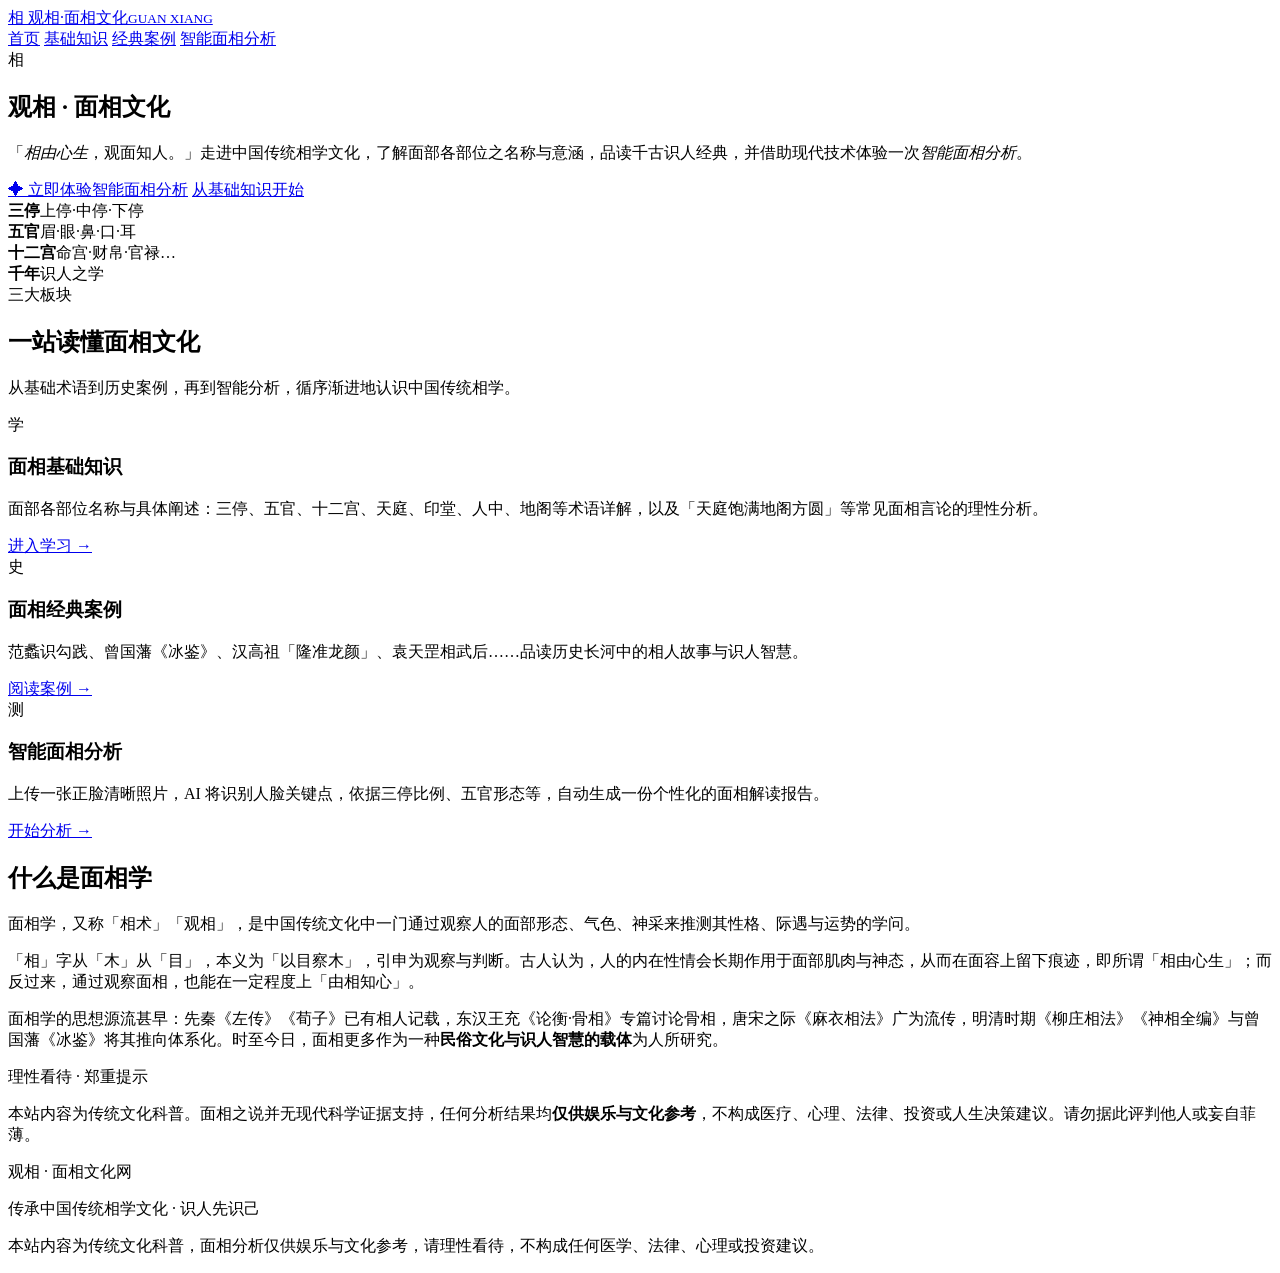
==== index.html @ dd4ca68f "面相文化网站：基础知识、经典案例与智能面相分析" ====
<!DOCTYPE html>
<html lang="zh-CN">
<head>
  <meta charset="UTF-8">
  <meta name="viewport" content="width=device-width, initial-scale=1.0">
  <title>观相 · 面相文化网</title>
  <meta name="description" content="面相基础知识、经典案例与智能面相分析——传承中国传统相学文化">
  <link rel="stylesheet" href="css/style.css">
</head>
<body>
  <header class="site-header">
    <div class="wrap header-inner">
      <a class="brand" href="index.html">
        <span class="brand-mark">相</span>
        <span class="brand-text">观相·面相文化<small>GUAN XIANG</small></span>
      </a>
      <nav class="site-nav">
        <a href="index.html" class="active">首页</a>
        <a href="basics.html">基础知识</a>
        <a href="cases.html">经典案例</a>
        <a href="analyze.html" class="nav-cta">智能面相分析</a>
      </nav>
    </div>
  </header>

  <section class="hero">
    <div class="wrap">
      <div class="hero-seal">相</div>
      <h1>观相 · 面相文化</h1>
      <p class="subtitle">「<em>相由心生</em>，观面知人。」走进中国传统相学文化，了解面部各部位之名称与意涵，品读千古识人经典，并借助现代技术体验一次<em>智能面相分析</em>。</p>
      <div class="hero-actions">
        <a class="btn btn-primary" href="analyze.html">✦ 立即体验智能面相分析</a>
        <a class="btn btn-ghost" href="basics.html">从基础知识开始</a>
      </div>
      <div class="hero-strip">
        <div><b>三停</b>上停·中停·下停</div>
        <div><b>五官</b>眉·眼·鼻·口·耳</div>
        <div><b>十二宫</b>命宫·财帛·官禄…</div>
        <div><b>千年</b>识人之学</div>
      </div>
    </div>
  </section>

  <section class="section">
    <div class="wrap">
      <div class="sec-head">
        <span class="eyebrow">三大板块</span>
        <h2>一站读懂面相文化</h2>
        <p>从基础术语到历史案例，再到智能分析，循序渐进地认识中国传统相学。</p>
      </div>
      <div class="grid grid-3">
        <div class="card">
          <div class="icon red">学</div>
          <h3>面相基础知识</h3>
          <p>面部各部位名称与具体阐述：三停、五官、十二宫、天庭、印堂、人中、地阁等术语详解，以及「天庭饱满地阁方圆」等常见面相言论的理性分析。</p>
          <a class="link" href="basics.html">进入学习 →</a>
        </div>
        <div class="card">
          <div class="icon gold">史</div>
          <h3>面相经典案例</h3>
          <p>范蠡识勾践、曾国藩《冰鉴》、汉高祖「隆准龙颜」、袁天罡相武后……品读历史长河中的相人故事与识人智慧。</p>
          <a class="link" href="cases.html">阅读案例 →</a>
        </div>
        <div class="card">
          <div class="icon jade">测</div>
          <h3>智能面相分析</h3>
          <p>上传一张正脸清晰照片，AI 将识别人脸关键点，依据三停比例、五官形态等，自动生成一份个性化的面相解读报告。</p>
          <a class="link" href="analyze.html">开始分析 →</a>
        </div>
      </div>
    </div>
  </section>

  <section class="section alt">
    <div class="wrap">
      <article class="prose">
        <h2>什么是面相学</h2>
        <p class="lead">面相学，又称「相术」「观相」，是中国传统文化中一门通过观察人的面部形态、气色、神采来推测其性格、际遇与运势的学问。</p>
        <p>「相」字从「木」从「目」，本义为「以目察木」，引申为观察与判断。古人认为，人的内在性情会长期作用于面部肌肉与神态，从而在面容上留下痕迹，即所谓「相由心生」；而反过来，通过观察面相，也能在一定程度上「由相知心」。</p>
        <p>面相学的思想源流甚早：先秦《左传》《荀子》已有相人记载，东汉王充《论衡·骨相》专篇讨论骨相，唐宋之际《麻衣相法》广为流传，明清时期《柳庄相法》《神相全编》与曾国藩《冰鉴》将其推向体系化。时至今日，面相更多作为一种<strong>民俗文化与识人智慧的载体</strong>为人所研究。</p>
        <div class="callout warn">
          <div class="callout-title">理性看待 · 郑重提示</div>
          <p>本站内容为传统文化科普。面相之说并无现代科学证据支持，任何分析结果均<strong>仅供娱乐与文化参考</strong>，不构成医疗、心理、法律、投资或人生决策建议。请勿据此评判他人或妄自菲薄。</p>
        </div>
      </article>
    </div>
  </section>

  <footer class="site-footer">
    <div class="wrap">
      <div class="foot-brand">观相 · 面相文化网</div>
      <p>传承中国传统相学文化 · 识人先识己</p>
      <p class="disclaimer">本站内容为传统文化科普，面相分析仅供娱乐与文化参考，请理性看待，不构成任何医学、法律、心理或投资建议。</p>
    </div>
  </footer>
</body>
</html>
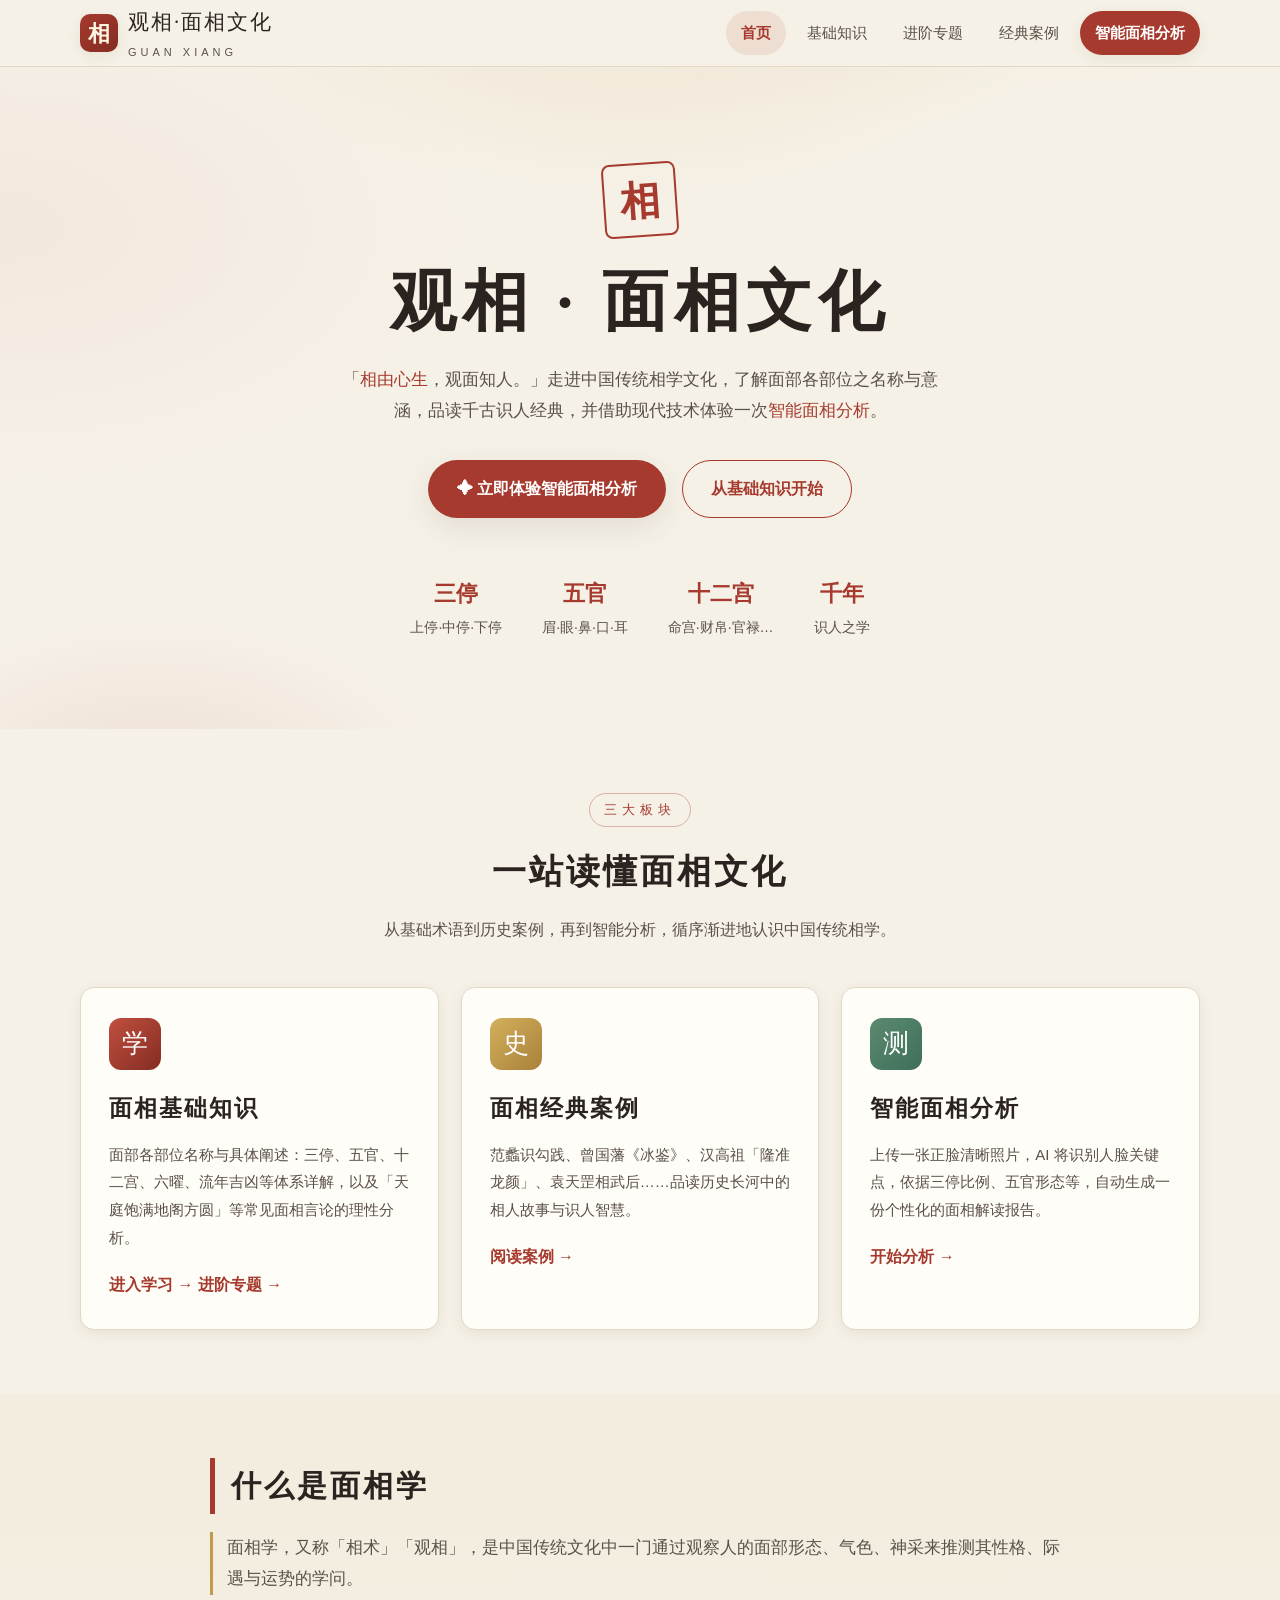
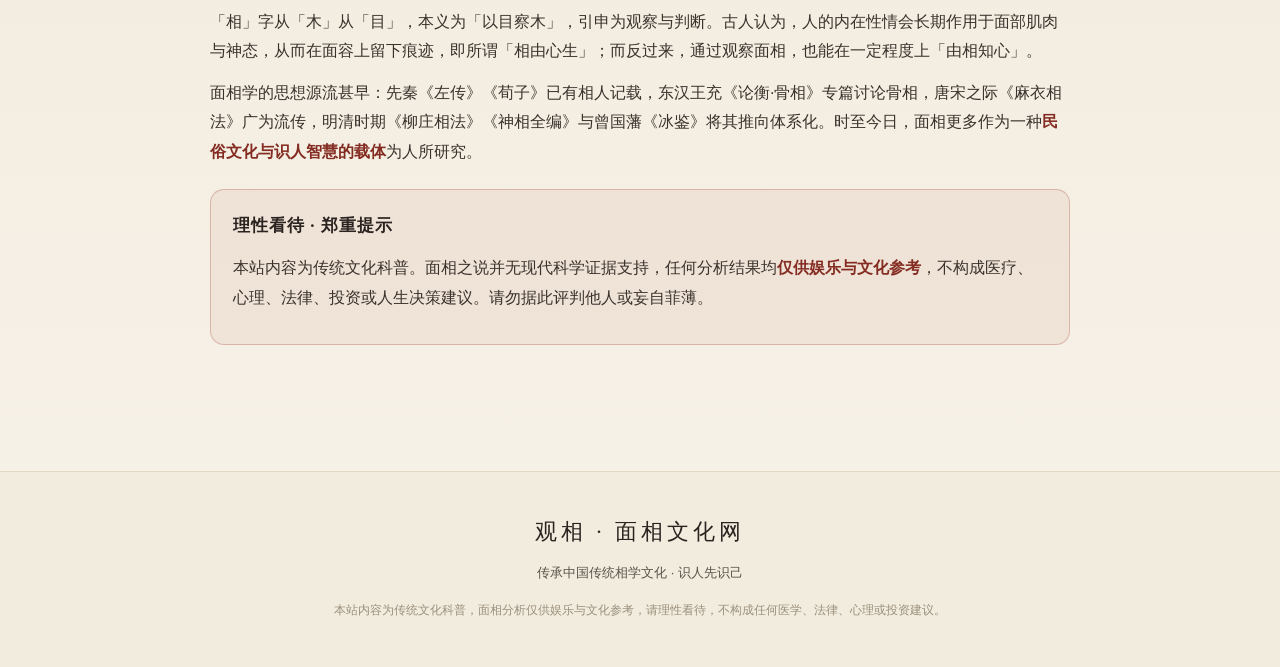
==== commit 03b7b5f4: "充实面相内容：新增进阶专题、六曜、流年吉凶与图解" ====
--- a/index.html
+++ b/index.html
@@ -17,6 +17,7 @@
       <nav class="site-nav">
         <a href="index.html" class="active">首页</a>
         <a href="basics.html">基础知识</a>
+        <a href="topics.html">进阶专题</a>
         <a href="cases.html">经典案例</a>
         <a href="analyze.html" class="nav-cta">智能面相分析</a>
       </nav>
@@ -52,8 +53,9 @@
         <div class="card">
           <div class="icon red">学</div>
           <h3>面相基础知识</h3>
-          <p>面部各部位名称与具体阐述：三停、五官、十二宫、天庭、印堂、人中、地阁等术语详解，以及「天庭饱满地阁方圆」等常见面相言论的理性分析。</p>
+          <p>面部各部位名称与具体阐述：三停、五官、十二宫、六曜、流年吉凶等体系详解，以及「天庭饱满地阁方圆」等常见面相言论的理性分析。</p>
           <a class="link" href="basics.html">进入学习 →</a>
+          <a class="link" href="topics.html">进阶专题 →</a>
         </div>
         <div class="card">
           <div class="icon gold">史</div>
--- a/css/style.css
+++ b/css/style.css
@@ -0,0 +1,310 @@
+/* ============================================================
+   观相 · 面相文化网  全局样式
+   配色：墨色 / 米白 / 朱红 / 鎏金
+   ============================================================ */
+
+:root {
+  --ink: #2b2320;            /* 墨 */
+  --ink-soft: #5a5048;
+  --paper: #f6f1e7;          /* 米白 */
+  --paper-deep: #efe7d6;
+  --card: #fffdf7;
+  --cinnabar: #a63a2e;       /* 朱红 */
+  --cinnabar-dark: #842c22;
+  --gold: #c29a4b;           /* 鎏金 */
+  --gold-soft: #e7d6ac;
+  --jade: #3f6f5a;           /* 青黛 */
+  --line: #e2d8c4;
+  --shadow: 0 10px 30px rgba(60, 45, 30, .10);
+  --shadow-sm: 0 4px 14px rgba(60, 45, 30, .08);
+  --radius: 14px;
+  --serif: "STKaiti", "KaiTi", "KaiTi_GB2312", "FangSong", "STFangsong", "SimSun", serif;
+  --sans: "PingFang SC", "Microsoft YaHei", "Hiragino Sans GB", "Source Han Sans SC", sans-serif;
+}
+
+* { box-sizing: border-box; margin: 0; padding: 0; }
+
+html { scroll-behavior: smooth; }
+
+body {
+  font-family: var(--sans);
+  color: var(--ink);
+  background:
+    radial-gradient(1200px 600px at 80% -10%, rgba(194, 154, 75, .08), transparent 60%),
+    radial-gradient(900px 500px at 0% 10%, rgba(166, 58, 46, .05), transparent 55%),
+    var(--paper);
+  line-height: 1.85;
+  font-size: 16px;
+  -webkit-font-smoothing: antialiased;
+}
+
+img { max-width: 100%; display: block; }
+a { color: var(--cinnabar); text-decoration: none; }
+a:hover { color: var(--cinnabar-dark); }
+
+.wrap { width: min(1120px, 92%); margin: 0 auto; }
+
+::selection { background: var(--cinnabar); color: #fff; }
+
+/* ---------- 顶部导航 ---------- */
+.site-header {
+  position: sticky; top: 0; z-index: 50;
+  background: rgba(246, 241, 231, .92);
+  backdrop-filter: saturate(1.3) blur(10px);
+  border-bottom: 1px solid var(--line);
+}
+.header-inner { display: flex; align-items: center; justify-content: space-between; height: 66px; }
+.brand { display: flex; align-items: center; gap: 10px; color: var(--ink); }
+.brand:hover { color: var(--ink); }
+.brand-mark {
+  width: 38px; height: 38px; display: grid; place-items: center;
+  background: linear-gradient(135deg, var(--cinnabar), var(--cinnabar-dark));
+  color: #fdf6e3; font-family: var(--serif); font-size: 22px; font-weight: 700;
+  border-radius: 10px; box-shadow: var(--shadow-sm);
+}
+.brand-text { font-family: var(--serif); font-size: 21px; letter-spacing: 2px; }
+.brand-text small { display: block; font-size: 11px; color: var(--ink-soft); letter-spacing: 4px; font-family: var(--sans); }
+
+.site-nav { display: flex; gap: 6px; align-items: center; flex-wrap: wrap; }
+.site-nav a {
+  padding: 8px 15px; border-radius: 999px; color: var(--ink-soft);
+  font-size: 15px; transition: .2s;
+}
+.site-nav a:hover { color: var(--cinnabar); background: rgba(166, 58, 46, .07); }
+.site-nav a.active { color: var(--cinnabar); background: rgba(166, 58, 46, .1); font-weight: 600; }
+.site-nav a.nav-cta {
+  background: var(--cinnabar); color: #fff; font-weight: 600;
+  box-shadow: var(--shadow-sm);
+}
+.site-nav a.nav-cta:hover { background: var(--cinnabar-dark); color: #fff; }
+
+/* ---------- 通用区块 ---------- */
+.section { padding: 64px 0; }
+.section.alt { background: linear-gradient(180deg, rgba(239, 231, 214, .5), transparent); }
+.sec-head { text-align: center; max-width: 720px; margin: 0 auto 42px; }
+.sec-head .eyebrow {
+  display: inline-block; font-size: 13px; letter-spacing: 5px; color: var(--cinnabar);
+  border: 1px solid rgba(166, 58, 46, .35); padding: 4px 14px; border-radius: 999px; margin-bottom: 14px;
+}
+.sec-head h2 { font-family: var(--serif); font-size: 34px; letter-spacing: 3px; margin-bottom: 12px; }
+.sec-head p { color: var(--ink-soft); }
+
+/* ---------- Hero ---------- */
+.hero {
+  position: relative; overflow: hidden;
+  padding: 96px 0 88px; text-align: center;
+}
+.hero::before {
+  content: ""; position: absolute; inset: 0;
+  background:
+    radial-gradient(700px 420px at 50% -20%, rgba(194, 154, 75, .16), transparent 65%),
+    radial-gradient(500px 300px at 12% 110%, rgba(166, 58, 46, .10), transparent 60%);
+  pointer-events: none;
+}
+.hero-seal {
+  width: 74px; height: 74px; margin: 0 auto 24px; display: grid; place-items: center;
+  border: 2px solid var(--cinnabar); color: var(--cinnabar);
+  font-family: var(--serif); font-size: 40px; font-weight: 700;
+  transform: rotate(-4deg); border-radius: 8px;
+}
+.hero h1 { font-family: var(--serif); font-size: clamp(40px, 6vw, 66px); letter-spacing: 6px; line-height: 1.25; }
+.hero .subtitle { margin: 20px auto 0; max-width: 620px; color: var(--ink-soft); font-size: 17px; }
+.hero .subtitle em { color: var(--cinnabar); font-style: normal; }
+.hero-actions { margin-top: 34px; display: flex; gap: 16px; justify-content: center; flex-wrap: wrap; }
+.btn {
+  display: inline-flex; align-items: center; gap: 8px; padding: 13px 28px;
+  border-radius: 999px; font-size: 16px; font-weight: 600; cursor: pointer;
+  border: 1px solid transparent; transition: .2s; text-decoration: none;
+}
+.btn-primary { background: var(--cinnabar); color: #fff; box-shadow: var(--shadow); }
+.btn-primary:hover { background: var(--cinnabar-dark); color: #fff; transform: translateY(-2px); }
+.btn-ghost { background: transparent; color: var(--cinnabar); border-color: var(--cinnabar); }
+.btn-ghost:hover { background: rgba(166, 58, 46, .08); transform: translateY(-2px); }
+
+.hero-strip {
+  margin-top: 56px; display: flex; justify-content: center; gap: 40px; flex-wrap: wrap;
+  color: var(--ink-soft); font-size: 14px;
+}
+.hero-strip b { display: block; font-size: 22px; color: var(--cinnabar); font-family: var(--serif); }
+
+/* ---------- 卡片 ---------- */
+.grid { display: grid; gap: 22px; }
+.grid-3 { grid-template-columns: repeat(3, 1fr); }
+.grid-2 { grid-template-columns: repeat(2, 1fr); }
+
+.card {
+  background: var(--card); border: 1px solid var(--line); border-radius: var(--radius);
+  padding: 30px 28px; box-shadow: var(--shadow-sm); transition: .25s; position: relative;
+  overflow: hidden;
+}
+.card:hover { transform: translateY(-5px); box-shadow: var(--shadow); border-color: var(--gold-soft); }
+.card .icon {
+  width: 52px; height: 52px; display: grid; place-items: center; border-radius: 12px;
+  font-family: var(--serif); font-size: 26px; color: #fff; margin-bottom: 18px;
+}
+.icon.red { background: linear-gradient(135deg, #c0503f, var(--cinnabar-dark)); }
+.icon.gold { background: linear-gradient(135deg, #d3b05c, #a9813a); }
+.icon.jade { background: linear-gradient(135deg, #5b8a70, var(--jade)); }
+.card h3 { font-family: var(--serif); font-size: 23px; letter-spacing: 2px; margin-bottom: 10px; }
+.card p { color: var(--ink-soft); font-size: 15px; }
+.card .link { display: inline-flex; align-items: center; gap: 6px; margin-top: 18px; font-weight: 600; }
+
+/* ---------- 正文排版 ---------- */
+article.prose { max-width: 860px; margin: 0 auto; }
+article.prose h2 {
+  font-family: var(--serif); font-size: 30px; letter-spacing: 3px;
+  margin: 46px 0 18px; padding-left: 16px; border-left: 5px solid var(--cinnabar);
+}
+article.prose h2:first-child { margin-top: 0; }
+article.prose h3 {
+  font-family: var(--serif); font-size: 23px; letter-spacing: 2px;
+  margin: 32px 0 12px; color: var(--cinnabar-dark);
+}
+article.prose h4 { font-size: 17px; margin: 22px 0 8px; color: var(--ink); }
+article.prose p { margin: 12px 0; color: #3a322c; }
+article.prose ul, article.prose ol { margin: 12px 0 12px 24px; color: #3a322c; }
+article.prose li { margin: 7px 0; }
+article.prose strong { color: var(--cinnabar-dark); }
+article.prose .lead { font-size: 17px; color: var(--ink-soft); border-left: 3px solid var(--gold); padding-left: 14px; }
+
+.callout {
+  background: rgba(194, 154, 75, .10); border: 1px solid var(--gold-soft);
+  border-radius: var(--radius); padding: 20px 22px; margin: 22px 0;
+}
+.callout.tip { background: rgba(63, 111, 90, .08); border-color: rgba(63, 111, 90, .25); }
+.callout.warn { background: rgba(166, 58, 46, .07); border-color: rgba(166, 58, 46, .28); }
+.callout .callout-title { font-weight: 700; font-family: var(--serif); font-size: 17px; letter-spacing: 1px; margin-bottom: 6px; }
+.callout p { margin: 4px 0; }
+
+table.term-table { width: 100%; border-collapse: collapse; margin: 18px 0; background: var(--card); border-radius: 12px; overflow: hidden; box-shadow: var(--shadow-sm); }
+table.term-table th, table.term-table td { text-align: left; padding: 13px 16px; border-bottom: 1px solid var(--line); vertical-align: top; }
+table.term-table thead th { background: var(--cinnabar); color: #fff; font-family: var(--serif); letter-spacing: 2px; font-size: 16px; }
+table.term-table tbody tr:last-child td { border-bottom: none; }
+table.term-table td:first-child { white-space: nowrap; font-weight: 700; color: var(--cinnabar-dark); width: 130px; }
+
+blockquote {
+  margin: 20px 0; padding: 18px 24px; background: var(--card);
+  border-left: 4px solid var(--gold); border-radius: 0 12px 12px 0; color: var(--ink-soft);
+  font-style: normal;
+}
+blockquote footer { margin-top: 8px; font-size: 13px; color: var(--ink-soft); }
+blockquote footer::before { content: "—— "; }
+
+/* ---------- 术语卡 / 宫位网格 ---------- */
+.term-grid { display: grid; grid-template-columns: repeat(auto-fill, minmax(250px, 1fr)); gap: 16px; margin: 20px 0; }
+.term {
+  background: var(--card); border: 1px solid var(--line); border-radius: 12px;
+  padding: 18px 18px; box-shadow: var(--shadow-sm);
+}
+.term h4 { font-family: var(--serif); font-size: 18px; color: var(--cinnabar-dark); letter-spacing: 1px; margin-bottom: 6px; }
+.term .palace { font-size: 12px; color: var(--gold); letter-spacing: 2px; font-family: var(--serif); }
+.term p { font-size: 14px; color: var(--ink-soft); }
+
+/* ---------- SVG 图解 ---------- */
+.figure { background: var(--card); border: 1px solid var(--line); border-radius: var(--radius); padding: 20px; margin: 24px 0; box-shadow: var(--shadow-sm); }
+.figure svg { width: 100%; height: auto; }
+.figure figcaption { text-align: center; color: var(--ink-soft); font-size: 13px; margin-top: 8px; }
+.svg-label { font-family: var(--serif); }
+.svg-band { fill: rgba(194, 154, 75, .14); }
+.svg-line { stroke: var(--cinnabar); stroke-dasharray: 5 5; }
+
+/* ---------- 案例卡 ---------- */
+.case { display: grid; grid-template-columns: 128px 1fr; gap: 26px; padding: 30px 28px; }
+.case .case-num {
+  width: 96px; height: 96px; margin: 0 auto; border-radius: 50%;
+  border: 2px solid var(--gold); display: grid; place-items: center;
+  font-family: var(--serif); font-size: 30px; color: var(--cinnabar);
+  background: radial-gradient(circle at 35% 30%, #fff, var(--paper-deep));
+}
+.case h3 { font-family: var(--serif); font-size: 24px; letter-spacing: 2px; }
+.case .case-sub { color: var(--gold); font-size: 13px; letter-spacing: 2px; margin-bottom: 10px; }
+.case h4 { font-size: 16px; color: var(--cinnabar-dark); margin: 16px 0 6px; }
+.case p { color: #3a322c; font-size: 15px; margin: 6px 0; }
+.case .quote { border-left: 3px solid var(--gold); padding-left: 14px; color: var(--ink-soft); font-family: var(--serif); font-size: 16px; }
+
+/* ---------- 智能分析 ---------- */
+.analyze-layout { display: grid; grid-template-columns: 400px 1fr; gap: 26px; align-items: start; }
+.panel { background: var(--card); border: 1px solid var(--line); border-radius: var(--radius); padding: 26px; box-shadow: var(--shadow-sm); }
+.panel h3 { font-family: var(--serif); font-size: 21px; letter-spacing: 2px; margin-bottom: 16px; }
+
+.dropzone {
+  border: 2px dashed var(--gold); border-radius: var(--radius); padding: 40px 22px;
+  text-align: center; cursor: pointer; transition: .2s; background: rgba(194, 154, 75, .05);
+}
+.dropzone:hover, .dropzone.drag { border-color: var(--cinnabar); background: rgba(166, 58, 46, .05); }
+.dropzone .dz-icon { font-size: 44px; margin-bottom: 10px; }
+.dropzone p { color: var(--ink-soft); font-size: 14px; }
+.dropzone .dz-hint { font-size: 12px; color: #9a8f7d; margin-top: 6px; }
+
+.preview-box { position: relative; margin-top: 18px; border-radius: var(--radius); overflow: hidden; border: 1px solid var(--line); background: #1b1613; display: none; }
+.preview-box canvas { display: block; width: 100%; height: auto; }
+.preview-box .clear-btn {
+  position: absolute; top: 10px; right: 10px; background: rgba(0,0,0,.55); color: #fff;
+  border: none; width: 34px; height: 34px; border-radius: 50%; cursor: pointer; font-size: 18px; line-height: 1;
+}
+.preview-box .clear-btn:hover { background: rgba(0,0,0,.8); }
+
+.controls { margin-top: 18px; display: flex; flex-direction: column; gap: 10px; }
+.btn-block { width: 100%; justify-content: center; }
+.btn[disabled] { opacity: .55; cursor: not-allowed; transform: none !important; }
+
+.status { margin-top: 16px; font-size: 14px; color: var(--ink-soft); min-height: 20px; }
+.status .spinner {
+  display: inline-block; width: 14px; height: 14px; border: 2px solid var(--gold-soft);
+  border-top-color: var(--cinnabar); border-radius: 50%; animation: spin .8s linear infinite; vertical-align: -2px; margin-right: 6px;
+}
+@keyframes spin { to { transform: rotate(360deg); } }
+.status.err { color: var(--cinnabar); }
+.status.ok { color: var(--jade); }
+
+/* 报告 */
+.report { min-height: 240px; }
+.report.show { display: block; }
+.report-head {
+  display: flex; justify-content: space-between; align-items: center; gap: 18px;
+  padding: 20px 24px; border-radius: var(--radius); margin-bottom: 18px;
+  background: linear-gradient(135deg, var(--cinnabar), var(--cinnabar-dark)); color: #fff; flex-wrap: wrap;
+}
+.report-head .score-big { font-size: 46px; font-weight: 800; font-family: var(--serif); line-height: 1; }
+.report-head .score-label { font-size: 13px; opacity: .85; letter-spacing: 2px; }
+.report-head h3 { font-family: var(--serif); font-size: 24px; letter-spacing: 3px; }
+.report-head .verdict { opacity: .92; font-size: 14px; }
+
+.score-grid { display: grid; grid-template-columns: repeat(2, 1fr); gap: 14px 22px; }
+.score-row { display: grid; grid-template-columns: 84px 1fr 40px; align-items: center; gap: 10px; font-size: 14px; }
+.score-row .name { color: var(--ink-soft); font-weight: 600; }
+.score-bar { height: 10px; background: var(--paper-deep); border-radius: 999px; overflow: hidden; }
+.score-bar i { display: block; height: 100%; border-radius: 999px; background: linear-gradient(90deg, var(--gold), var(--cinnabar)); transition: width .6s ease; }
+.score-row .val { text-align: right; color: var(--cinnabar); font-weight: 700; }
+
+.report-section { margin-top: 22px; }
+.report-section h4 { font-family: var(--serif); font-size: 19px; letter-spacing: 2px; color: var(--cinnabar-dark); border-bottom: 1px solid var(--line); padding-bottom: 8px; margin-bottom: 14px; }
+.report-item { background: var(--paper); border-radius: 12px; padding: 14px 16px; margin-bottom: 10px; border: 1px solid var(--line); }
+.report-item .ri-title { font-weight: 700; color: var(--cinnabar-dark); }
+.report-item .ri-title small { color: var(--gold); font-family: var(--serif); letter-spacing: 1px; margin-left: 8px; font-weight: 400; }
+.report-item p { font-size: 14px; color: var(--ink-soft); margin-top: 4px; }
+
+.chips { display: flex; flex-wrap: wrap; gap: 8px; }
+.chip { background: rgba(166, 58, 46, .08); color: var(--cinnabar); border: 1px solid rgba(166, 58, 46, .2); border-radius: 999px; padding: 5px 13px; font-size: 13px; }
+
+/* ---------- 页脚 ---------- */
+.site-footer { border-top: 1px solid var(--line); margin-top: 40px; padding: 40px 0 46px; text-align: center; background: rgba(239, 231, 214, .5); }
+.site-footer .foot-brand { font-family: var(--serif); font-size: 22px; letter-spacing: 4px; margin-bottom: 8px; }
+.site-footer p { color: var(--ink-soft); font-size: 13px; }
+.site-footer .disclaimer { max-width: 640px; margin: 14px auto 0; font-size: 12px; color: #9a8f7d; }
+
+/* ---------- 响应式 ---------- */
+@media (max-width: 900px) {
+  .grid-3 { grid-template-columns: 1fr; }
+  .grid-2 { grid-template-columns: 1fr; }
+  .analyze-layout { grid-template-columns: 1fr; }
+  .case { grid-template-columns: 1fr; }
+  .case .case-num { margin: 0 0 8px; }
+}
+@media (max-width: 640px) {
+  .header-inner { flex-direction: column; height: auto; padding: 12px 0; gap: 8px; }
+  .site-nav a { padding: 6px 11px; font-size: 14px; }
+  .section { padding: 44px 0; }
+  .hero { padding: 60px 0; }
+  .score-grid { grid-template-columns: 1fr; }
+}
